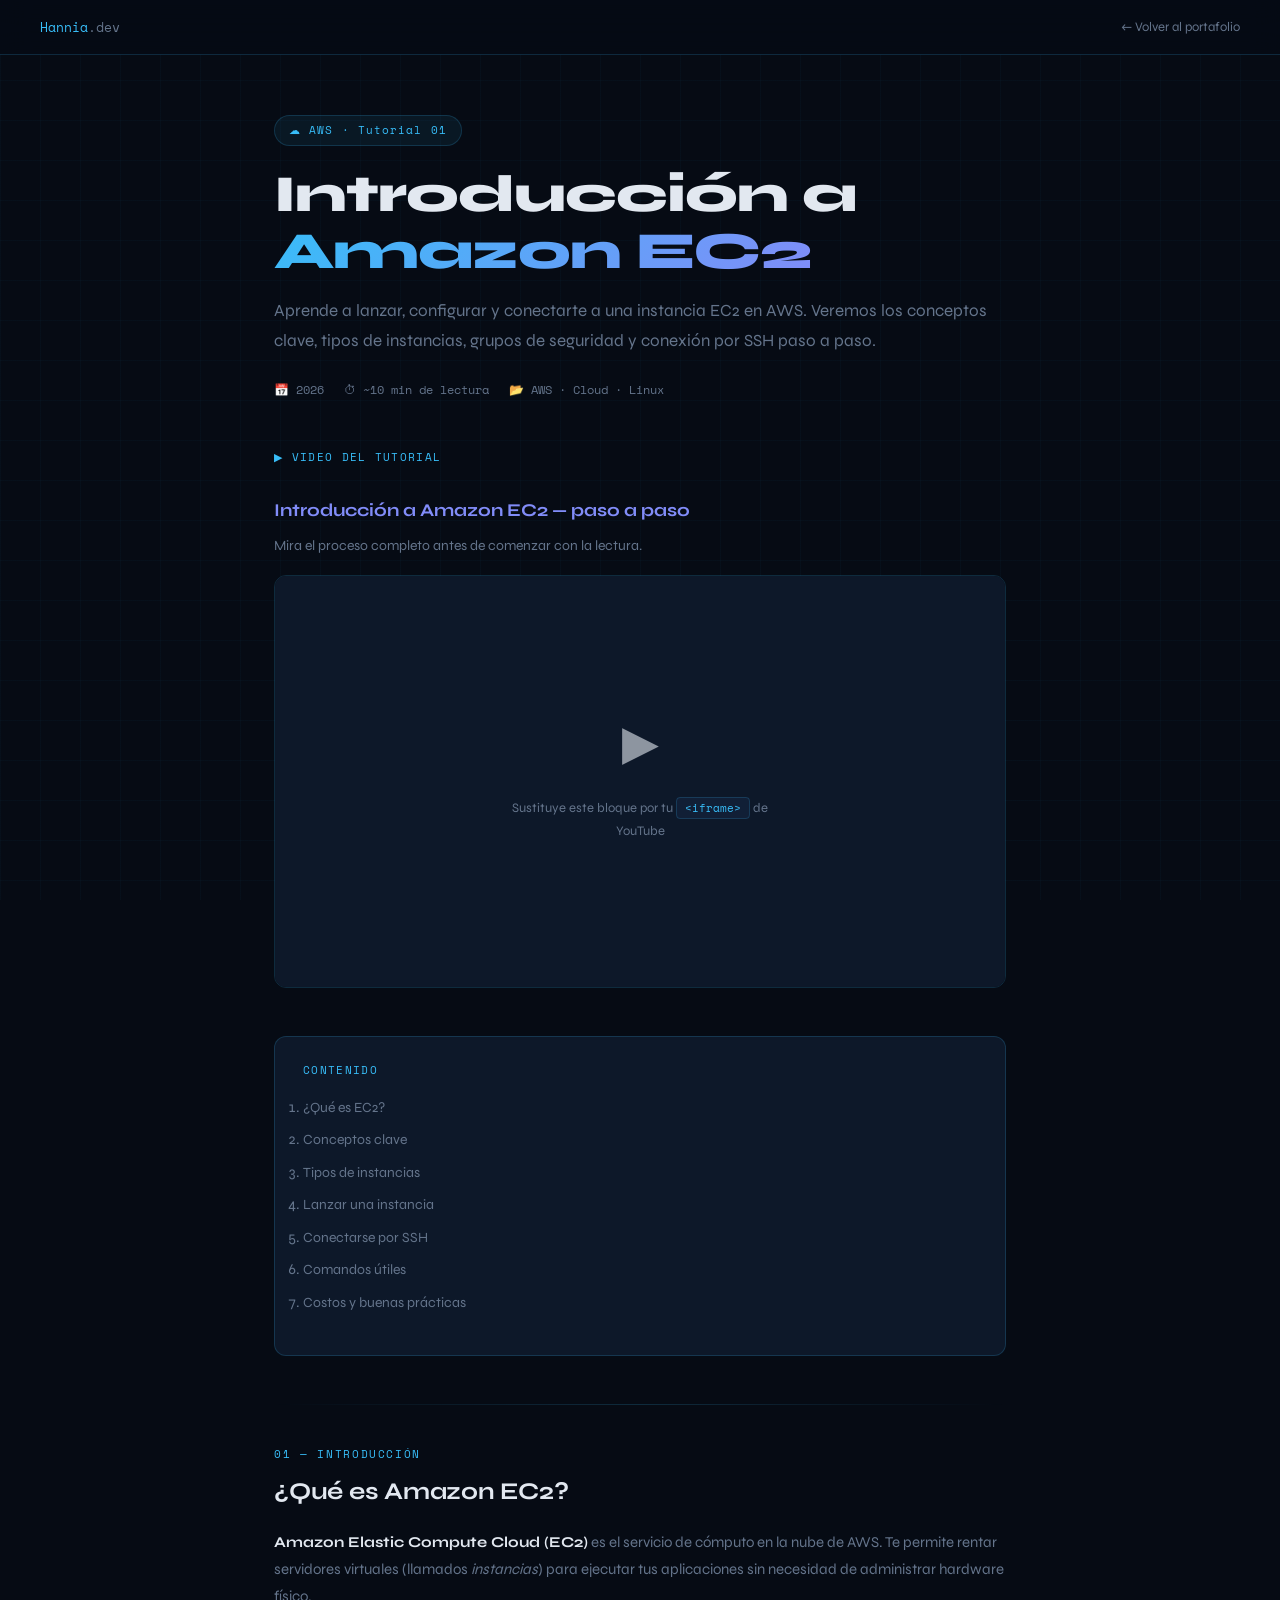
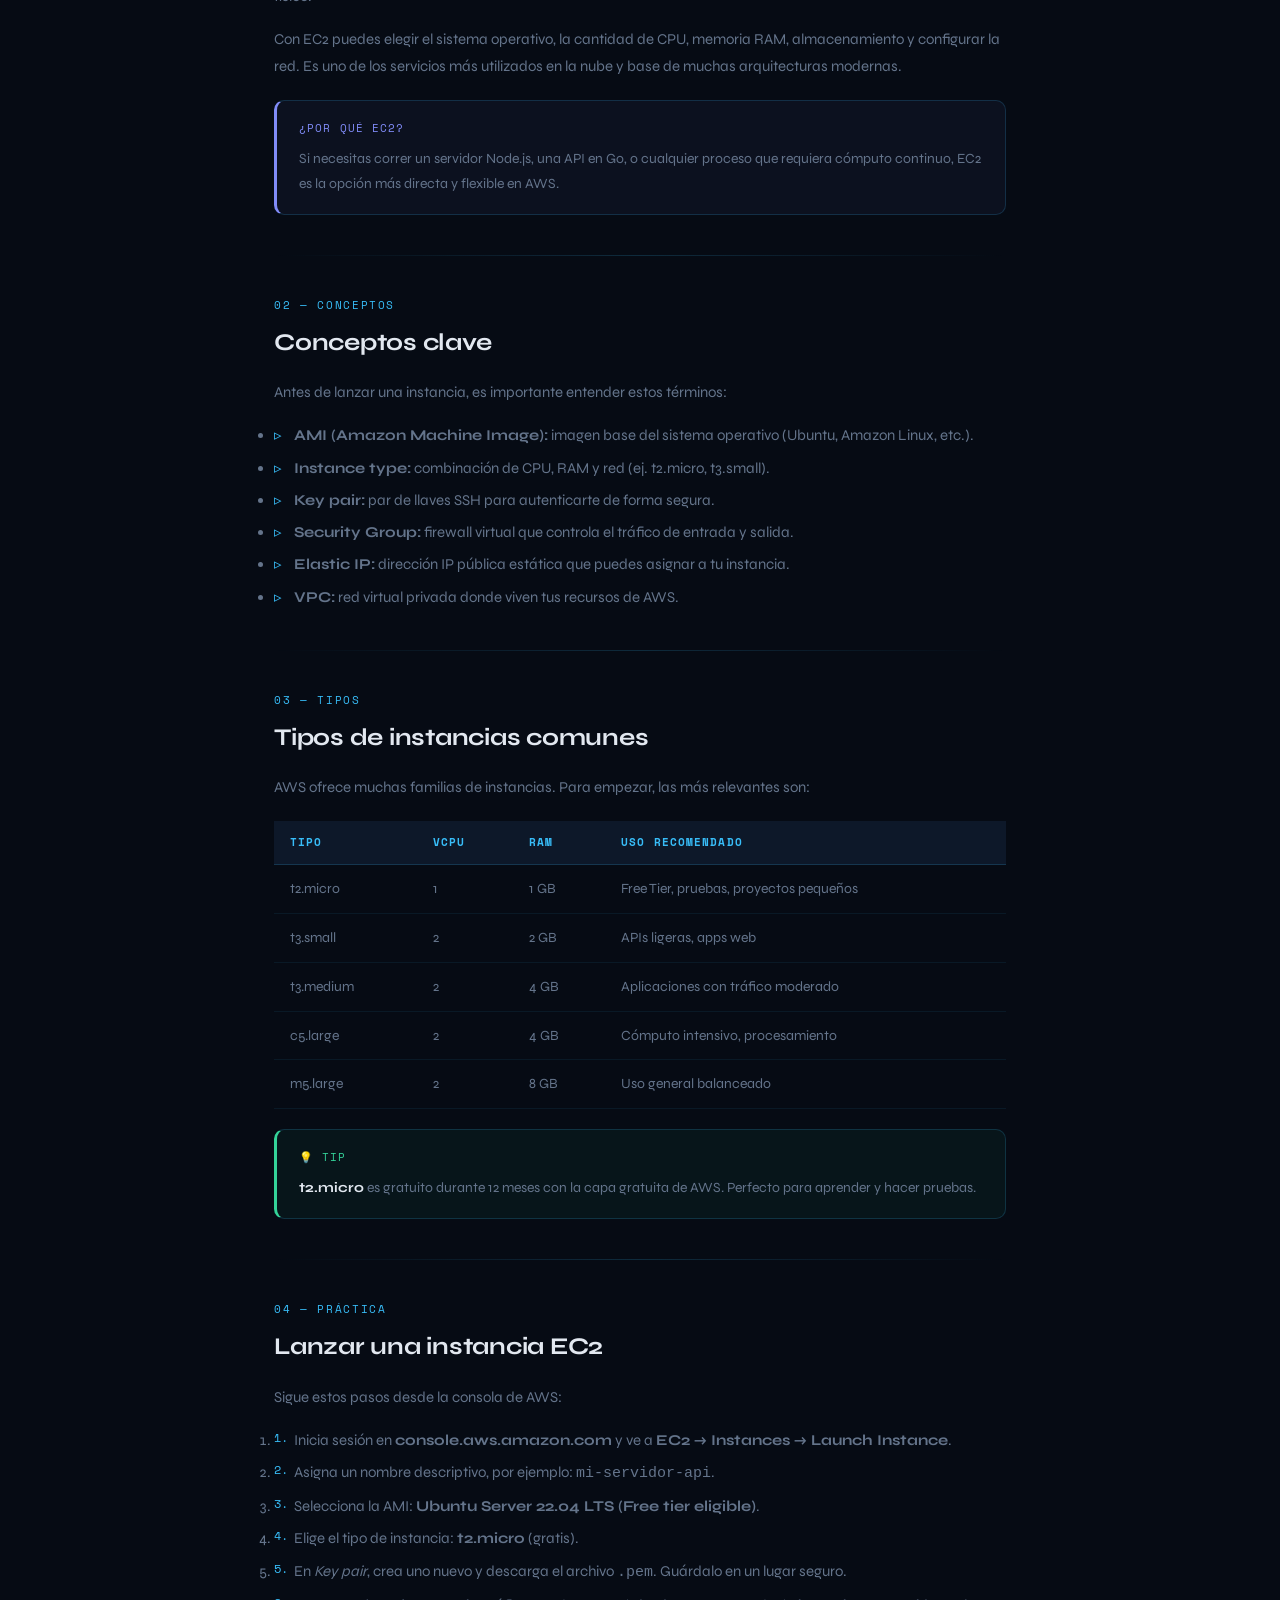
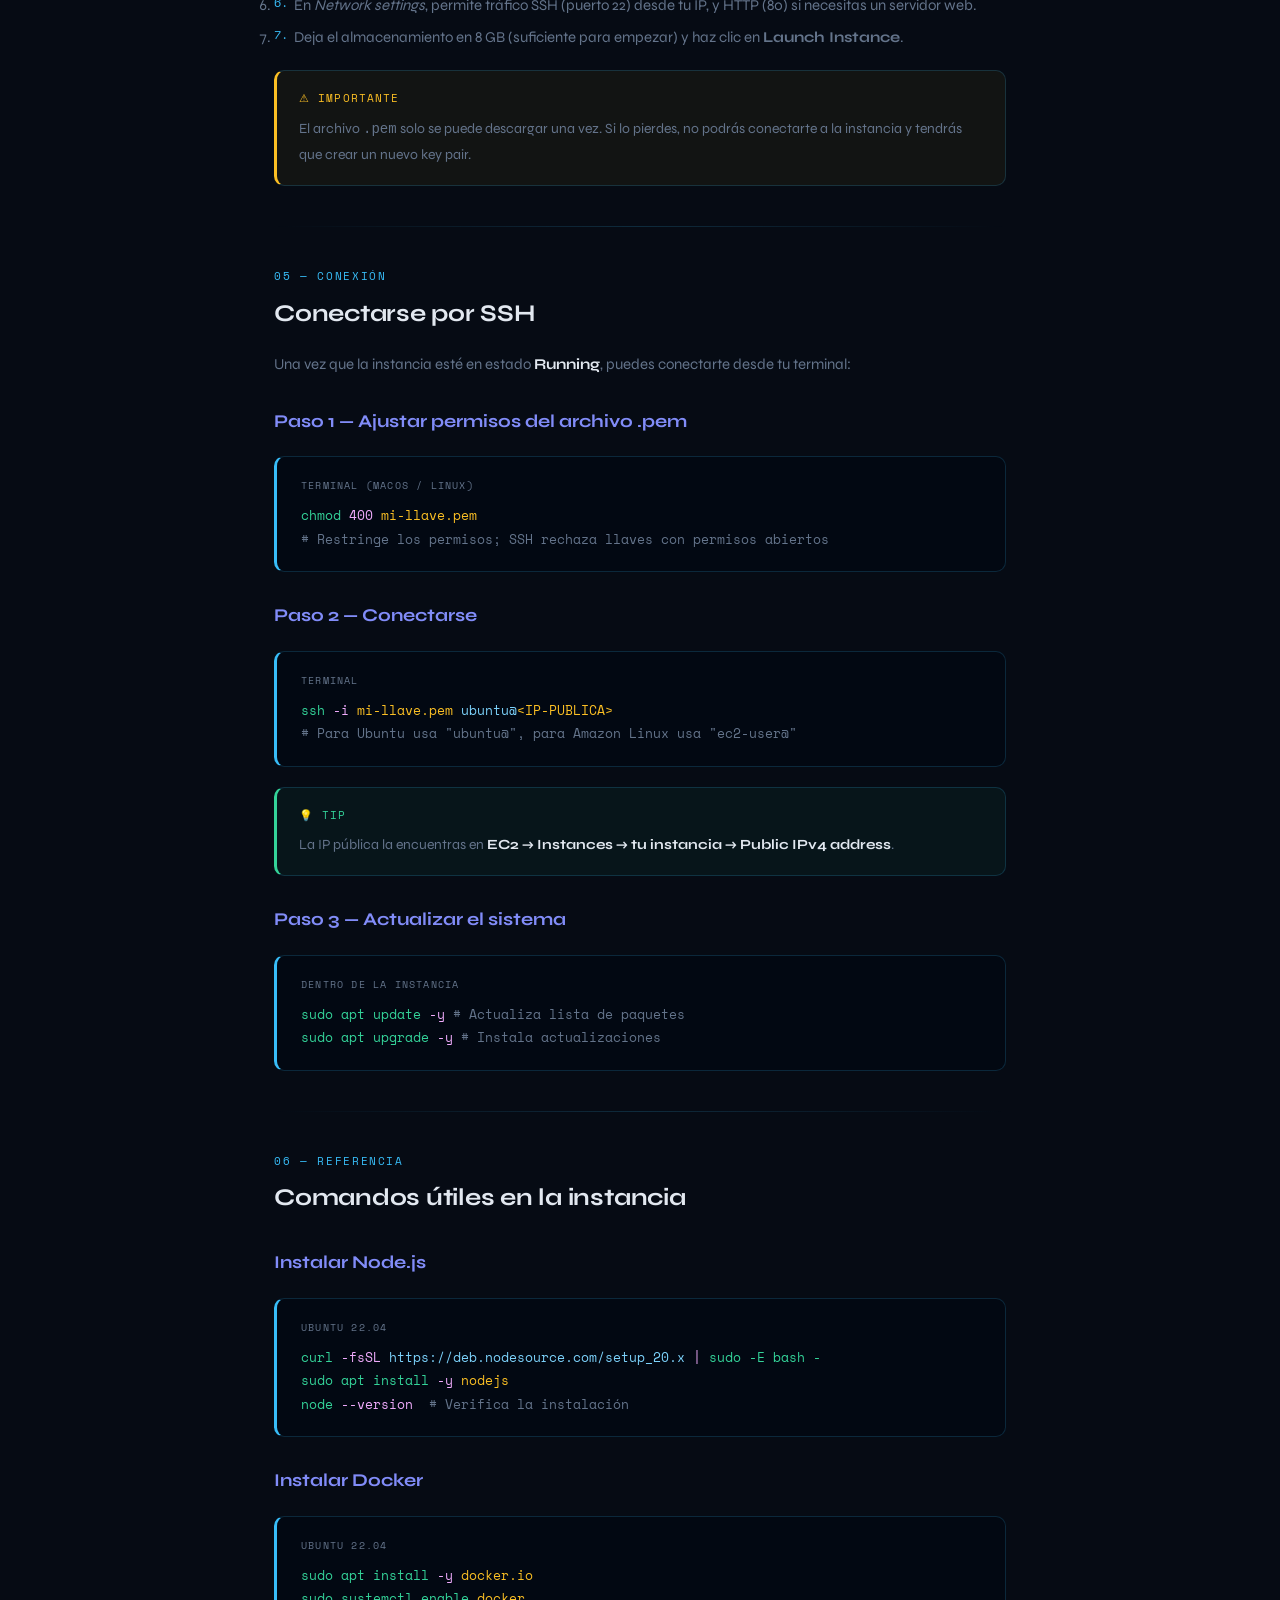
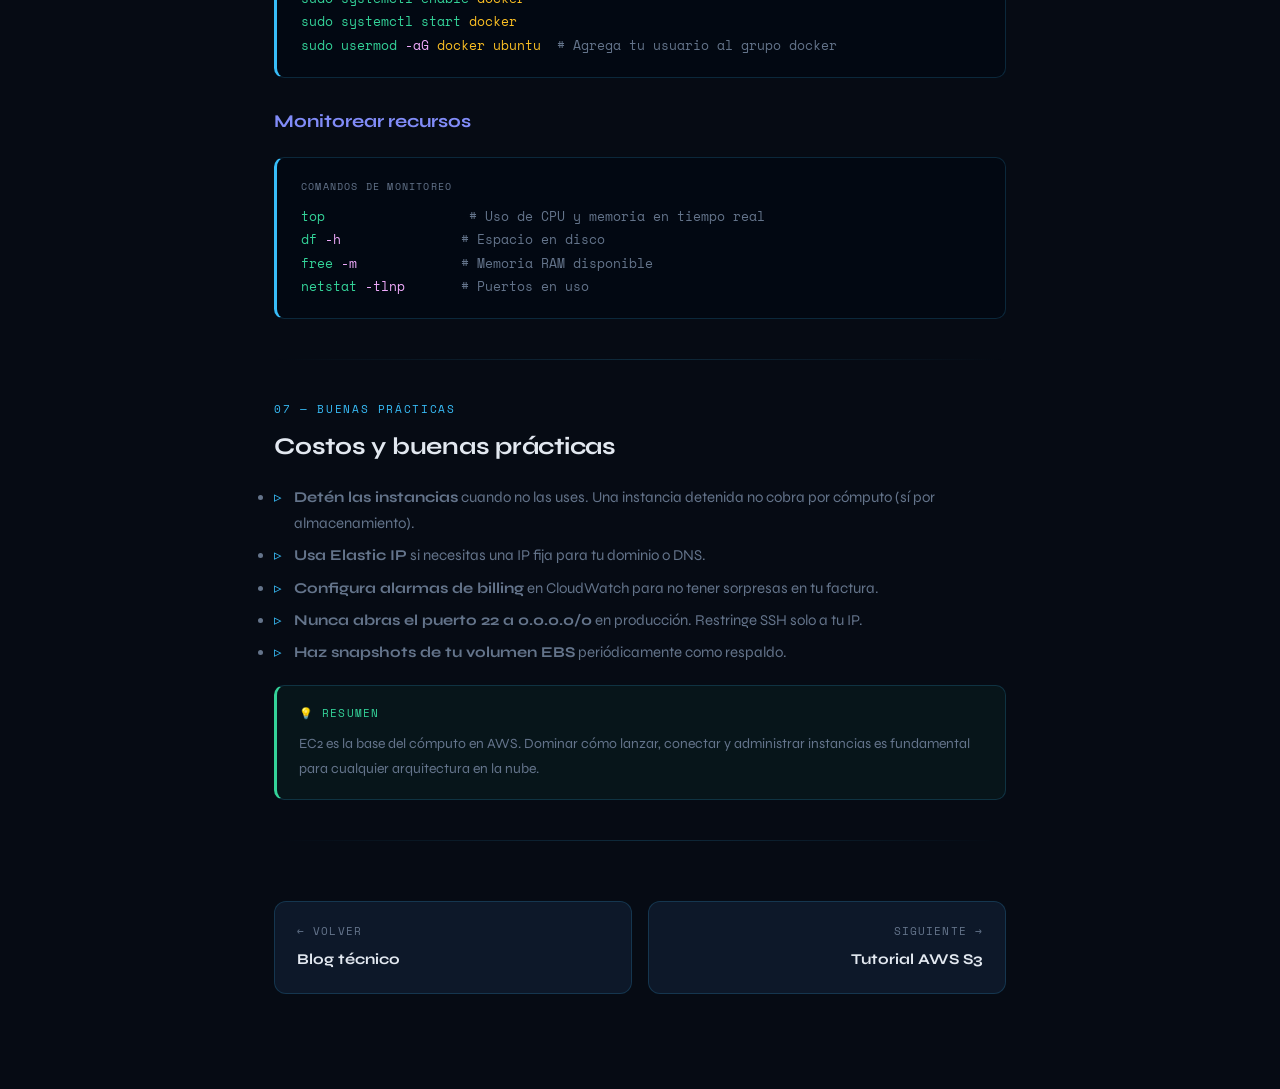
==== src/blog/aws-ec2.html @ 430646fa "first commit" ====
<!DOCTYPE html>
<html lang="es">
<head>
<meta charset="UTF-8">
<meta name="viewport" content="width=device-width, initial-scale=1.0">
<title>Tutorial AWS EC2 | Hannia.dev</title>
<link href="https://fonts.googleapis.com/css2?family=Space+Mono:wght@400;700&family=Syne:wght@400;600;700;800&display=swap" rel="stylesheet">
<style>
:root{
  --bg:#060b14;--surface:#0d1829;--surface2:#111f36;
  --accent:#38bdf8;--accent2:#818cf8;--green:#34d399;
  --text:#e2e8f0;--muted:#64748b;--border:rgba(56,189,248,.18);
}
*,*::before,*::after{box-sizing:border-box;margin:0;padding:0}
html{scroll-behavior:smooth}
body{font-family:'Syne',sans-serif;background:var(--bg);color:var(--text);line-height:1.7}
a{color:var(--accent);text-decoration:none}
a:hover{text-decoration:underline}

/* grid bg */
body::before{content:'';position:fixed;inset:0;
  background-image:linear-gradient(rgba(56,189,248,.03) 1px,transparent 1px),
  linear-gradient(90deg,rgba(56,189,248,.03) 1px,transparent 1px);
  background-size:40px 40px;pointer-events:none;z-index:0}

/* nav */
.topbar{position:sticky;top:0;z-index:100;
  display:flex;align-items:center;justify-content:space-between;
  padding:16px 40px;background:rgba(6,11,20,.9);
  backdrop-filter:blur(14px);border-bottom:1px solid var(--border)}
.topbar-logo{font-family:'Space Mono',monospace;font-size:13px;color:var(--accent)}
.topbar-logo span{color:var(--muted)}
.back-link{font-size:13px;color:var(--muted);display:flex;align-items:center;gap:6px;transition:color .2s}
.back-link:hover{color:var(--accent);text-decoration:none}

/* layout */
.page{position:relative;z-index:1;max-width:780px;margin:0 auto;padding:60px 24px 100px}

/* header del artículo */
.article-meta{margin-bottom:48px}
.article-category{
  display:inline-flex;align-items:center;gap:8px;
  border:1px solid var(--border);border-radius:999px;
  padding:5px 14px;font-family:'Space Mono',monospace;
  font-size:11px;letter-spacing:.1em;color:var(--accent);
  background:rgba(56,189,248,.07);margin-bottom:20px}
.article-title{font-size:clamp(32px,5vw,52px);font-weight:800;
  letter-spacing:-.02em;line-height:1.1;margin-bottom:16px}
.article-title .hl{background:linear-gradient(135deg,var(--accent),var(--accent2));
  -webkit-background-clip:text;-webkit-text-fill-color:transparent;background-clip:text}
.article-desc{font-size:17px;color:var(--muted);line-height:1.75;margin-bottom:24px}
.article-info{display:flex;gap:20px;flex-wrap:wrap;
  font-family:'Space Mono',monospace;font-size:12px;color:var(--muted)}
.article-info span{display:flex;align-items:center;gap:6px}
.divider{height:1px;background:linear-gradient(90deg,transparent,var(--border),transparent);margin:40px 0}

/* secciones */
.section-num{font-family:'Space Mono',monospace;font-size:11px;
  letter-spacing:.15em;color:var(--accent);text-transform:uppercase;margin-bottom:8px}
h2{font-size:24px;font-weight:700;margin-bottom:16px;letter-spacing:-.01em}
h3{font-size:18px;font-weight:700;margin:28px 0 12px;color:var(--accent2)}
p{font-size:15px;color:var(--muted);line-height:1.8;margin-bottom:16px}
p strong{color:var(--text)}
ul,ol{padding-left:0;margin-bottom:16px}
li{font-size:15px;color:var(--muted);line-height:1.75;
  padding-left:20px;position:relative;margin-bottom:6px}
li::before{content:'▹';position:absolute;left:0;color:var(--accent)}
ol{counter-reset:ol}
ol li::before{content:counter(ol,decimal)'.';counter-increment:ol;color:var(--accent);font-family:'Space Mono',monospace;font-size:12px}

/* bloque de código */
.code-block{
  background:#020812;border:1px solid var(--border);
  border-left:3px solid var(--accent);border-radius:10px;
  padding:20px 24px;margin:20px 0;overflow-x:auto}
.code-block .cb-label{font-family:'Space Mono',monospace;
  font-size:10px;letter-spacing:.12em;color:var(--muted);
  text-transform:uppercase;margin-bottom:10px}
pre{font-family:'Space Mono',monospace;font-size:13px;
  color:#7dd3fc;line-height:1.8;white-space:pre-wrap}
pre .cmd{color:#34d399}
pre .comment{color:var(--muted)}
pre .flag{color:#f0abfc}
pre .arg{color:#fbbf24}

/* callout */
.callout{border:1px solid var(--border);border-left:3px solid var(--green);
  border-radius:10px;padding:18px 22px;margin:20px 0;background:rgba(52,211,153,.05)}
.callout.warn{border-left-color:#fbbf24;background:rgba(251,191,36,.05)}
.callout.info{border-left-color:var(--accent2);background:rgba(129,140,248,.05)}
.callout-label{font-family:'Space Mono',monospace;font-size:11px;
  text-transform:uppercase;letter-spacing:.1em;margin-bottom:8px}
.callout-label.tip{color:var(--green)}
.callout-label.warn{color:#fbbf24}
.callout-label.info{color:var(--accent2)}
.callout p{margin:0;font-size:14px}

/* tabla */
.table-wrap{overflow-x:auto;margin:20px 0}
table{width:100%;border-collapse:collapse;font-size:14px}
th{background:var(--surface);color:var(--accent);font-family:'Space Mono',monospace;
  font-size:11px;text-transform:uppercase;letter-spacing:.1em;
  padding:12px 16px;text-align:left;border-bottom:1px solid var(--border)}
td{padding:12px 16px;color:var(--muted);border-bottom:1px solid rgba(56,189,248,.08)}
tr:hover td{background:var(--surface);color:var(--text)}

/* nav entre posts */
.post-nav{display:flex;justify-content:space-between;gap:16px;flex-wrap:wrap;margin-top:60px}
.post-nav-card{flex:1;min-width:200px;background:var(--surface);
  border:1px solid var(--border);border-radius:12px;padding:20px 22px;
  transition:border-color .2s,transform .2s}
.post-nav-card:hover{border-color:var(--accent);transform:translateY(-3px);text-decoration:none}
.post-nav-dir{font-family:'Space Mono',monospace;font-size:11px;
  color:var(--muted);text-transform:uppercase;letter-spacing:.1em;margin-bottom:6px}
.post-nav-title{font-size:15px;font-weight:700;color:var(--text)}
.post-nav-card.next{text-align:right}

/* TOC */
.toc{background:var(--surface);border:1px solid var(--border);
  border-radius:12px;padding:24px 28px;margin-bottom:48px}
.toc-title{font-family:'Space Mono',monospace;font-size:11px;
  text-transform:uppercase;letter-spacing:.12em;color:var(--accent);margin-bottom:14px}
.toc ol{counter-reset:toc}
.toc li{counter-increment:toc;padding-left:0}
.toc li::before{content:none}
.toc a{color:var(--muted);font-size:14px;transition:color .2s}
.toc a:hover{color:var(--accent);text-decoration:none}

/* video */
.video-section{margin-bottom:48px}
.video-label{font-family:'Space Mono',monospace;font-size:11px;
  text-transform:uppercase;letter-spacing:.12em;color:var(--accent);margin-bottom:10px}
.video-title{font-size:18px;font-weight:700;margin-bottom:8px}
.video-desc{font-size:14px;color:var(--muted);margin-bottom:16px}
.video-wrapper{position:relative;padding-bottom:56.25%;height:0;
  overflow:hidden;border-radius:12px;border:1px solid var(--border)}
.video-wrapper iframe{position:absolute;top:0;left:0;width:100%;height:100%}
.video-placeholder{position:absolute;inset:0;display:flex;flex-direction:column;
  align-items:center;justify-content:center;gap:12px;
  background:var(--surface);cursor:pointer}
.video-placeholder-icon{font-size:48px;opacity:.6}
.video-placeholder p{font-size:13px;color:var(--muted);text-align:center;max-width:280px}
.video-placeholder code{font-family:'Space Mono',monospace;font-size:11px;
  background:var(--surface2);border:1px solid var(--border);
  border-radius:4px;padding:2px 8px;color:var(--accent)}
</style>
</head>
<body>

<nav class="topbar">
  <div class="topbar-logo">Hannia<span>.dev</span></div>
  <a href="../index.html" class="back-link">← Volver al portafolio</a>
</nav>

<main class="page">

  <!-- Header -->
  <div class="article-meta">
    <div class="article-category">☁ AWS · Tutorial 01</div>
    <h1 class="article-title">Introducción a<br><span class="hl">Amazon EC2</span></h1>
    <p class="article-desc">
      Aprende a lanzar, configurar y conectarte a una instancia EC2 en AWS.
      Veremos los conceptos clave, tipos de instancias, grupos de seguridad y
      conexión por SSH paso a paso.
    </p>
    <div class="article-info">
      <span>📅 2026</span>
      <span>⏱ ~10 min de lectura</span>
      <span>📂 AWS · Cloud · Linux</span>
    </div>
  </div>

  <!-- VIDEO -->
  <div class="video-section">
    <div class="video-label">▶ Video del tutorial</div>
    <h3 class="video-title">Introducción a Amazon EC2 — paso a paso</h3>
    <p class="video-desc">Mira el proceso completo antes de comenzar con la lectura.</p>
    <div class="video-wrapper">
      <!--
        INSTRUCCIONES: Reemplaza el div.video-placeholder por tu iframe.
        Ejemplo:
        <iframe
          src="https://www.youtube.com/embed/ID_DEL_VIDEO"
          title="Tutorial AWS EC2"
          frameborder="0"
          allowfullscreen>
        </iframe>
      -->
      <div class="video-placeholder">
        <div class="video-placeholder-icon">▶</div>
        <p>Sustituye este bloque por tu <code>&lt;iframe&gt;</code> de YouTube</p>
      </div>
    </div>
  </div>

  <!-- TOC -->
  <div class="toc">
    <div class="toc-title">Contenido</div>
    <ol>
      <li><a href="#intro">¿Qué es EC2?</a></li>
      <li><a href="#conceptos">Conceptos clave</a></li>
      <li><a href="#tipos">Tipos de instancias</a></li>
      <li><a href="#lanzar">Lanzar una instancia</a></li>
      <li><a href="#ssh">Conectarse por SSH</a></li>
      <li><a href="#comandos">Comandos útiles</a></li>
      <li><a href="#costos">Costos y buenas prácticas</a></li>
    </ol>
  </div>

  <div class="divider"></div>

  <!-- 1 -->
  <section id="intro">
    <div class="section-num">01 — Introducción</div>
    <h2>¿Qué es Amazon EC2?</h2>
    <p>
      <strong>Amazon Elastic Compute Cloud (EC2)</strong> es el servicio de cómputo en la nube de AWS.
      Te permite rentar servidores virtuales (llamados <em>instancias</em>) para ejecutar tus aplicaciones
      sin necesidad de administrar hardware físico.
    </p>
    <p>
      Con EC2 puedes elegir el sistema operativo, la cantidad de CPU, memoria RAM, almacenamiento
      y configurar la red. Es uno de los servicios más utilizados en la nube y base de muchas
      arquitecturas modernas.
    </p>
    <div class="callout info">
      <div class="callout-label info">¿Por qué EC2?</div>
      <p>Si necesitas correr un servidor Node.js, una API en Go, o cualquier proceso que requiera cómputo continuo, EC2 es la opción más directa y flexible en AWS.</p>
    </div>
  </section>

  <div class="divider"></div>

  <!-- 2 -->
  <section id="conceptos">
    <div class="section-num">02 — Conceptos</div>
    <h2>Conceptos clave</h2>
    <p>Antes de lanzar una instancia, es importante entender estos términos:</p>
    <ul>
      <li><strong>AMI (Amazon Machine Image):</strong> imagen base del sistema operativo (Ubuntu, Amazon Linux, etc.).</li>
      <li><strong>Instance type:</strong> combinación de CPU, RAM y red (ej. t2.micro, t3.small).</li>
      <li><strong>Key pair:</strong> par de llaves SSH para autenticarte de forma segura.</li>
      <li><strong>Security Group:</strong> firewall virtual que controla el tráfico de entrada y salida.</li>
      <li><strong>Elastic IP:</strong> dirección IP pública estática que puedes asignar a tu instancia.</li>
      <li><strong>VPC:</strong> red virtual privada donde viven tus recursos de AWS.</li>
    </ul>
  </section>

  <div class="divider"></div>

  <!-- 3 -->
  <section id="tipos">
    <div class="section-num">03 — Tipos</div>
    <h2>Tipos de instancias comunes</h2>
    <p>AWS ofrece muchas familias de instancias. Para empezar, las más relevantes son:</p>
    <div class="table-wrap">
      <table>
        <thead>
          <tr><th>Tipo</th><th>vCPU</th><th>RAM</th><th>Uso recomendado</th></tr>
        </thead>
        <tbody>
          <tr><td>t2.micro</td><td>1</td><td>1 GB</td><td>Free Tier, pruebas, proyectos pequeños</td></tr>
          <tr><td>t3.small</td><td>2</td><td>2 GB</td><td>APIs ligeras, apps web</td></tr>
          <tr><td>t3.medium</td><td>2</td><td>4 GB</td><td>Aplicaciones con tráfico moderado</td></tr>
          <tr><td>c5.large</td><td>2</td><td>4 GB</td><td>Cómputo intensivo, procesamiento</td></tr>
          <tr><td>m5.large</td><td>2</td><td>8 GB</td><td>Uso general balanceado</td></tr>
        </tbody>
      </table>
    </div>
    <div class="callout tip">
      <div class="callout-label tip">💡 Tip</div>
      <p><strong>t2.micro</strong> es gratuito durante 12 meses con la capa gratuita de AWS. Perfecto para aprender y hacer pruebas.</p>
    </div>
  </section>

  <div class="divider"></div>

  <!-- 4 -->
  <section id="lanzar">
    <div class="section-num">04 — Práctica</div>
    <h2>Lanzar una instancia EC2</h2>
    <p>Sigue estos pasos desde la consola de AWS:</p>
    <ol>
      <li>Inicia sesión en <strong>console.aws.amazon.com</strong> y ve a <strong>EC2 → Instances → Launch Instance</strong>.</li>
      <li>Asigna un nombre descriptivo, por ejemplo: <code>mi-servidor-api</code>.</li>
      <li>Selecciona la AMI: <strong>Ubuntu Server 22.04 LTS (Free tier eligible)</strong>.</li>
      <li>Elige el tipo de instancia: <strong>t2.micro</strong> (gratis).</li>
      <li>En <em>Key pair</em>, crea uno nuevo y descarga el archivo <code>.pem</code>. Guárdalo en un lugar seguro.</li>
      <li>En <em>Network settings</em>, permite tráfico SSH (puerto 22) desde tu IP, y HTTP (80) si necesitas un servidor web.</li>
      <li>Deja el almacenamiento en 8 GB (suficiente para empezar) y haz clic en <strong>Launch Instance</strong>.</li>
    </ol>
    <div class="callout warn">
      <div class="callout-label warn">⚠ Importante</div>
      <p>El archivo <code>.pem</code> solo se puede descargar una vez. Si lo pierdes, no podrás conectarte a la instancia y tendrás que crear un nuevo key pair.</p>
    </div>
  </section>

  <div class="divider"></div>

  <!-- 5 -->
  <section id="ssh">
    <div class="section-num">05 — Conexión</div>
    <h2>Conectarse por SSH</h2>
    <p>Una vez que la instancia esté en estado <strong>Running</strong>, puedes conectarte desde tu terminal:</p>

    <h3>Paso 1 — Ajustar permisos del archivo .pem</h3>
    <div class="code-block">
      <div class="cb-label">Terminal (macOS / Linux)</div>
      <pre><span class="cmd">chmod</span> <span class="flag">400</span> <span class="arg">mi-llave.pem</span>
<span class="comment"># Restringe los permisos; SSH rechaza llaves con permisos abiertos</span></pre>
    </div>

    <h3>Paso 2 — Conectarse</h3>
    <div class="code-block">
      <div class="cb-label">Terminal</div>
      <pre><span class="cmd">ssh</span> <span class="flag">-i</span> <span class="arg">mi-llave.pem</span> ubuntu@<span class="arg">&lt;IP-PUBLICA&gt;</span>
<span class="comment"># Para Ubuntu usa "ubuntu@", para Amazon Linux usa "ec2-user@"</span></pre>
    </div>

    <div class="callout tip">
      <div class="callout-label tip">💡 Tip</div>
      <p>La IP pública la encuentras en <strong>EC2 → Instances → tu instancia → Public IPv4 address</strong>.</p>
    </div>

    <h3>Paso 3 — Actualizar el sistema</h3>
    <div class="code-block">
      <div class="cb-label">Dentro de la instancia</div>
      <pre><span class="cmd">sudo apt update</span> <span class="flag">-y</span> <span class="comment"># Actualiza lista de paquetes</span>
<span class="cmd">sudo apt upgrade</span> <span class="flag">-y</span> <span class="comment"># Instala actualizaciones</span></pre>
    </div>
  </section>

  <div class="divider"></div>

  <!-- 6 -->
  <section id="comandos">
    <div class="section-num">06 — Referencia</div>
    <h2>Comandos útiles en la instancia</h2>

    <h3>Instalar Node.js</h3>
    <div class="code-block">
      <div class="cb-label">Ubuntu 22.04</div>
      <pre><span class="cmd">curl</span> <span class="flag">-fsSL</span> https://deb.nodesource.com/setup_20.x <span class="flag">|</span> <span class="cmd">sudo -E bash -</span>
<span class="cmd">sudo apt install</span> <span class="flag">-y</span> <span class="arg">nodejs</span>
<span class="cmd">node</span> <span class="flag">--version</span>  <span class="comment"># Verifica la instalación</span></pre>
    </div>

    <h3>Instalar Docker</h3>
    <div class="code-block">
      <div class="cb-label">Ubuntu 22.04</div>
      <pre><span class="cmd">sudo apt install</span> <span class="flag">-y</span> <span class="arg">docker.io</span>
<span class="cmd">sudo systemctl enable</span> <span class="arg">docker</span>
<span class="cmd">sudo systemctl start</span> <span class="arg">docker</span>
<span class="cmd">sudo usermod</span> <span class="flag">-aG</span> <span class="arg">docker ubuntu</span>  <span class="comment"># Agrega tu usuario al grupo docker</span></pre>
    </div>

    <h3>Monitorear recursos</h3>
    <div class="code-block">
      <div class="cb-label">Comandos de monitoreo</div>
      <pre><span class="cmd">top</span>                  <span class="comment"># Uso de CPU y memoria en tiempo real</span>
<span class="cmd">df</span> <span class="flag">-h</span>               <span class="comment"># Espacio en disco</span>
<span class="cmd">free</span> <span class="flag">-m</span>             <span class="comment"># Memoria RAM disponible</span>
<span class="cmd">netstat</span> <span class="flag">-tlnp</span>       <span class="comment"># Puertos en uso</span></pre>
    </div>
  </section>

  <div class="divider"></div>

  <!-- 7 -->
  <section id="costos">
    <div class="section-num">07 — Buenas prácticas</div>
    <h2>Costos y buenas prácticas</h2>
    <ul>
      <li><strong>Detén las instancias</strong> cuando no las uses. Una instancia detenida no cobra por cómputo (sí por almacenamiento).</li>
      <li><strong>Usa Elastic IP</strong> si necesitas una IP fija para tu dominio o DNS.</li>
      <li><strong>Configura alarmas de billing</strong> en CloudWatch para no tener sorpresas en tu factura.</li>
      <li><strong>Nunca abras el puerto 22 a 0.0.0.0/0</strong> en producción. Restringe SSH solo a tu IP.</li>
      <li><strong>Haz snapshots de tu volumen EBS</strong> periódicamente como respaldo.</li>
    </ul>
    <div class="callout tip">
      <div class="callout-label tip">💡 Resumen</div>
      <p>EC2 es la base del cómputo en AWS. Dominar cómo lanzar, conectar y administrar instancias es fundamental para cualquier arquitectura en la nube.</p>
    </div>
  </section>

  <div class="divider"></div>

  <!-- Navegación entre posts -->
  <nav class="post-nav">
    <a href="../index.html#blog" class="post-nav-card">
      <div class="post-nav-dir">← Volver</div>
      <div class="post-nav-title">Blog técnico</div>
    </a>
    <a href="aws-s3.html" class="post-nav-card next">
      <div class="post-nav-dir">Siguiente →</div>
      <div class="post-nav-title">Tutorial AWS S3</div>
    </a>
  </nav>

</main>
</body>
</html>
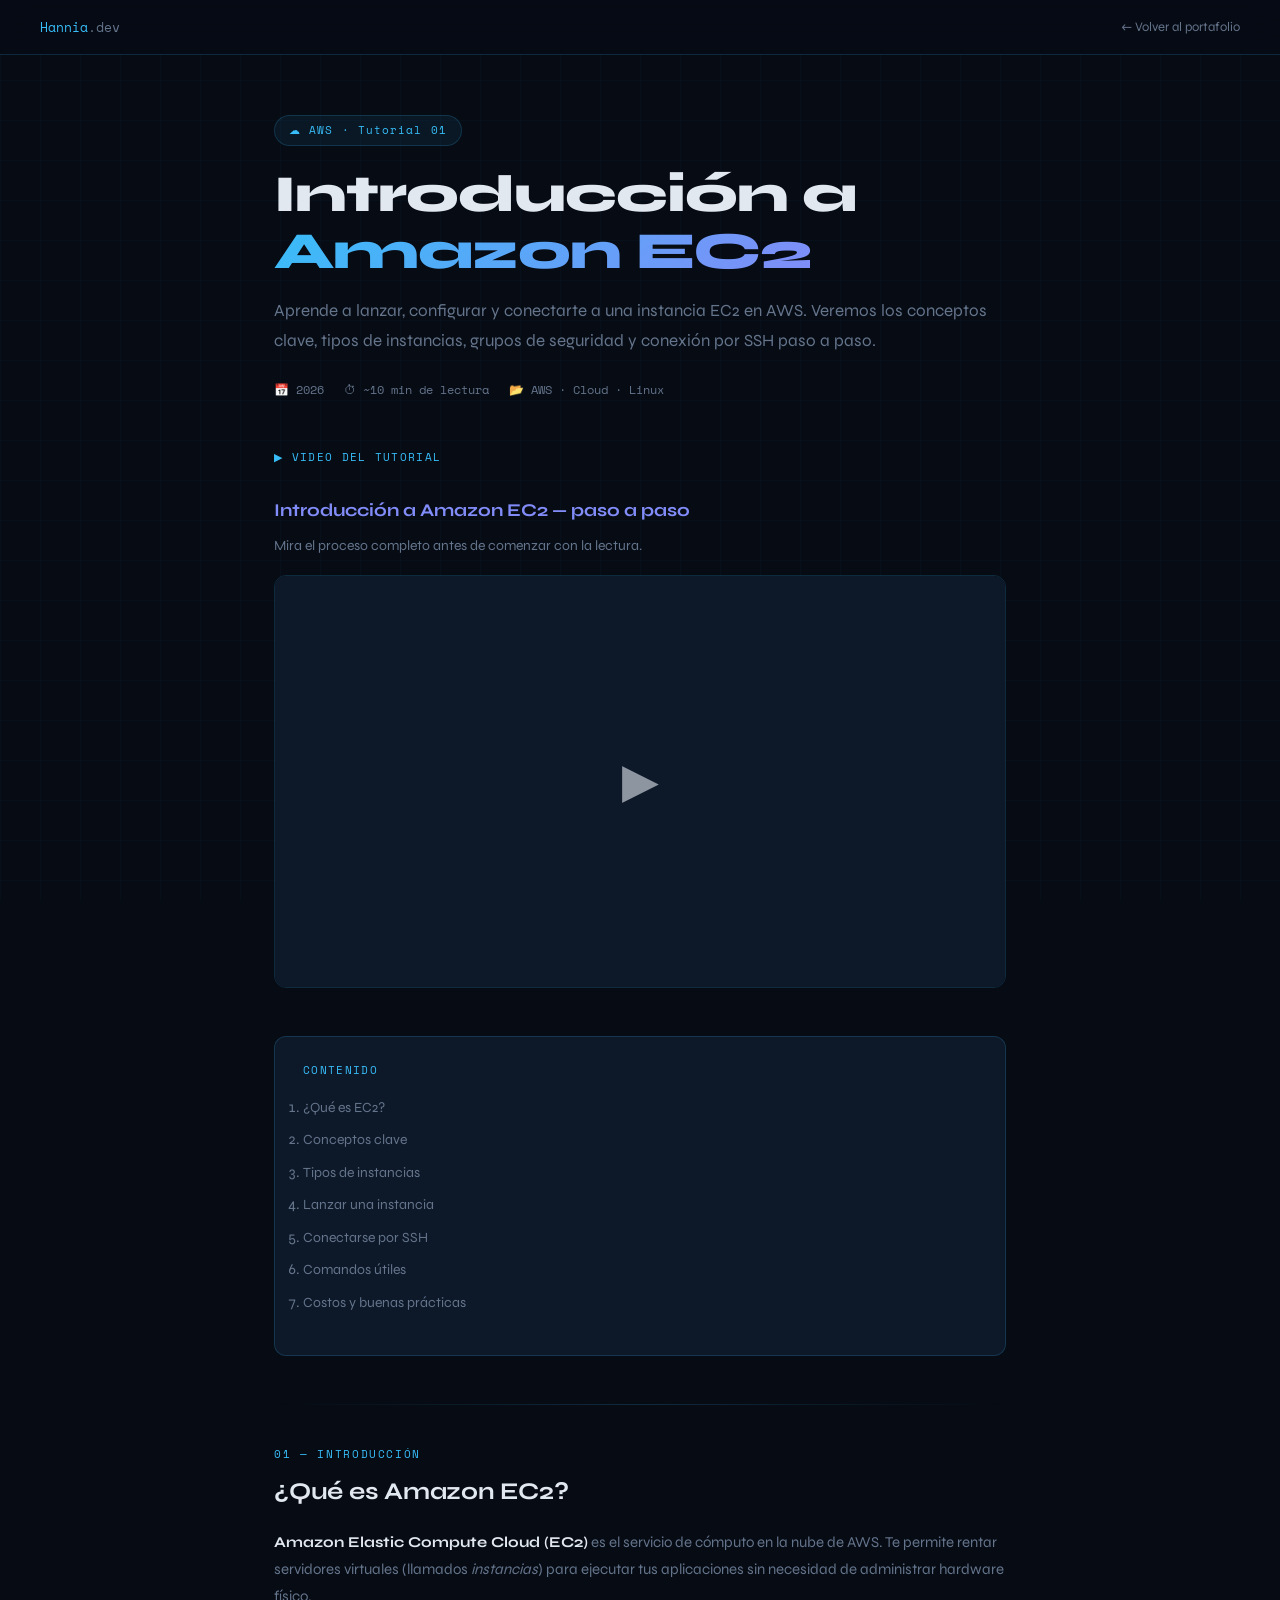
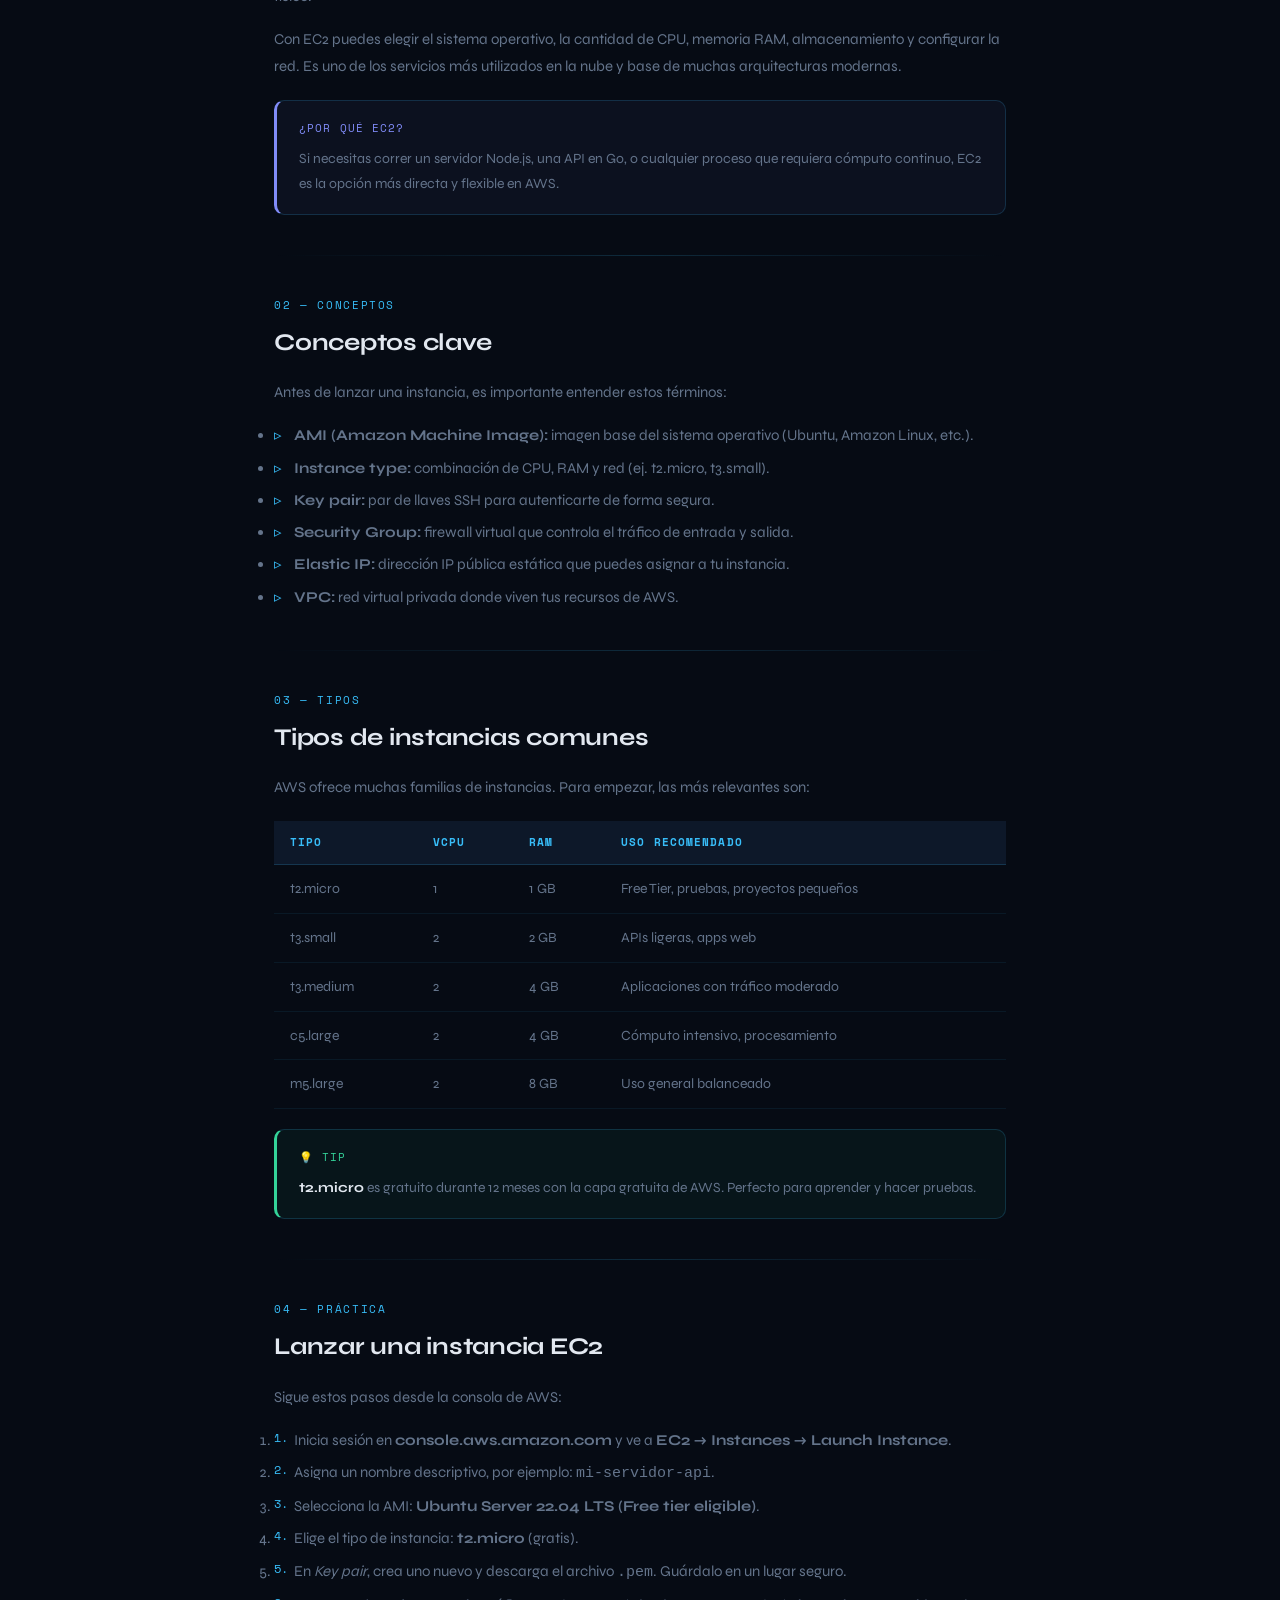
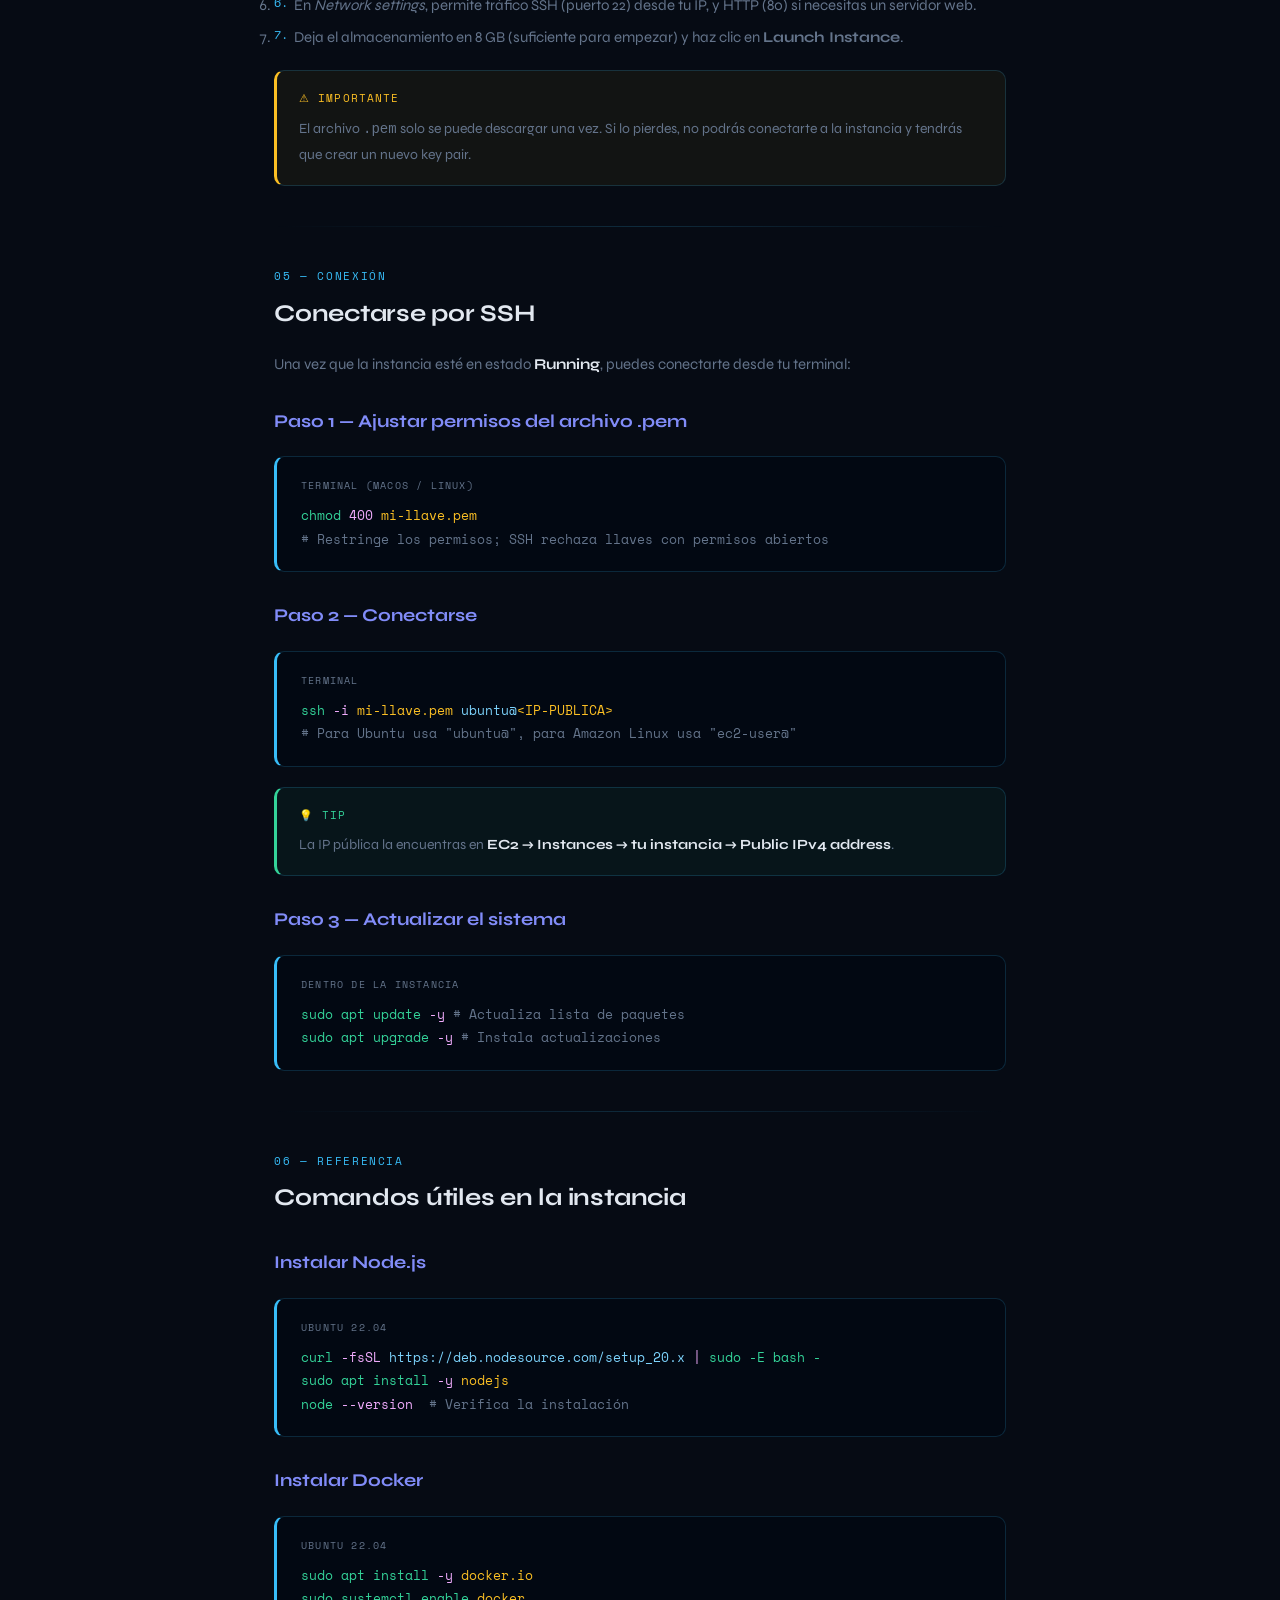
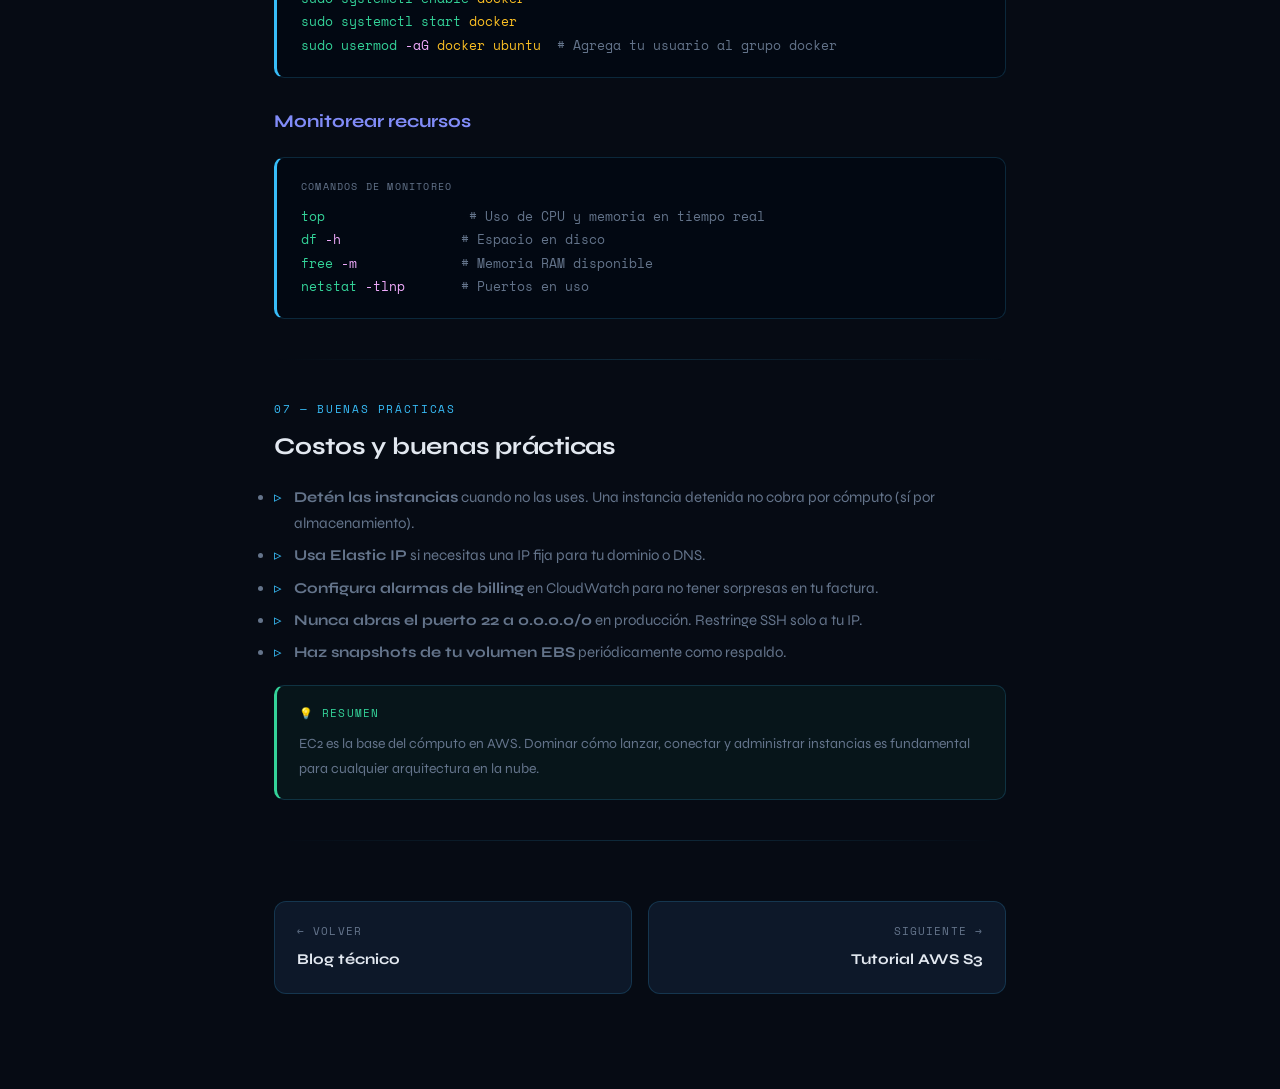
==== commit 64d43127: "first commit" ====
--- a/src/blog/aws-ec2.html
+++ b/src/blog/aws-ec2.html
@@ -188,7 +188,6 @@
       -->
       <div class="video-placeholder">
         <div class="video-placeholder-icon">▶</div>
-        <p>Sustituye este bloque por tu <code>&lt;iframe&gt;</code> de YouTube</p>
       </div>
     </div>
   </div>
